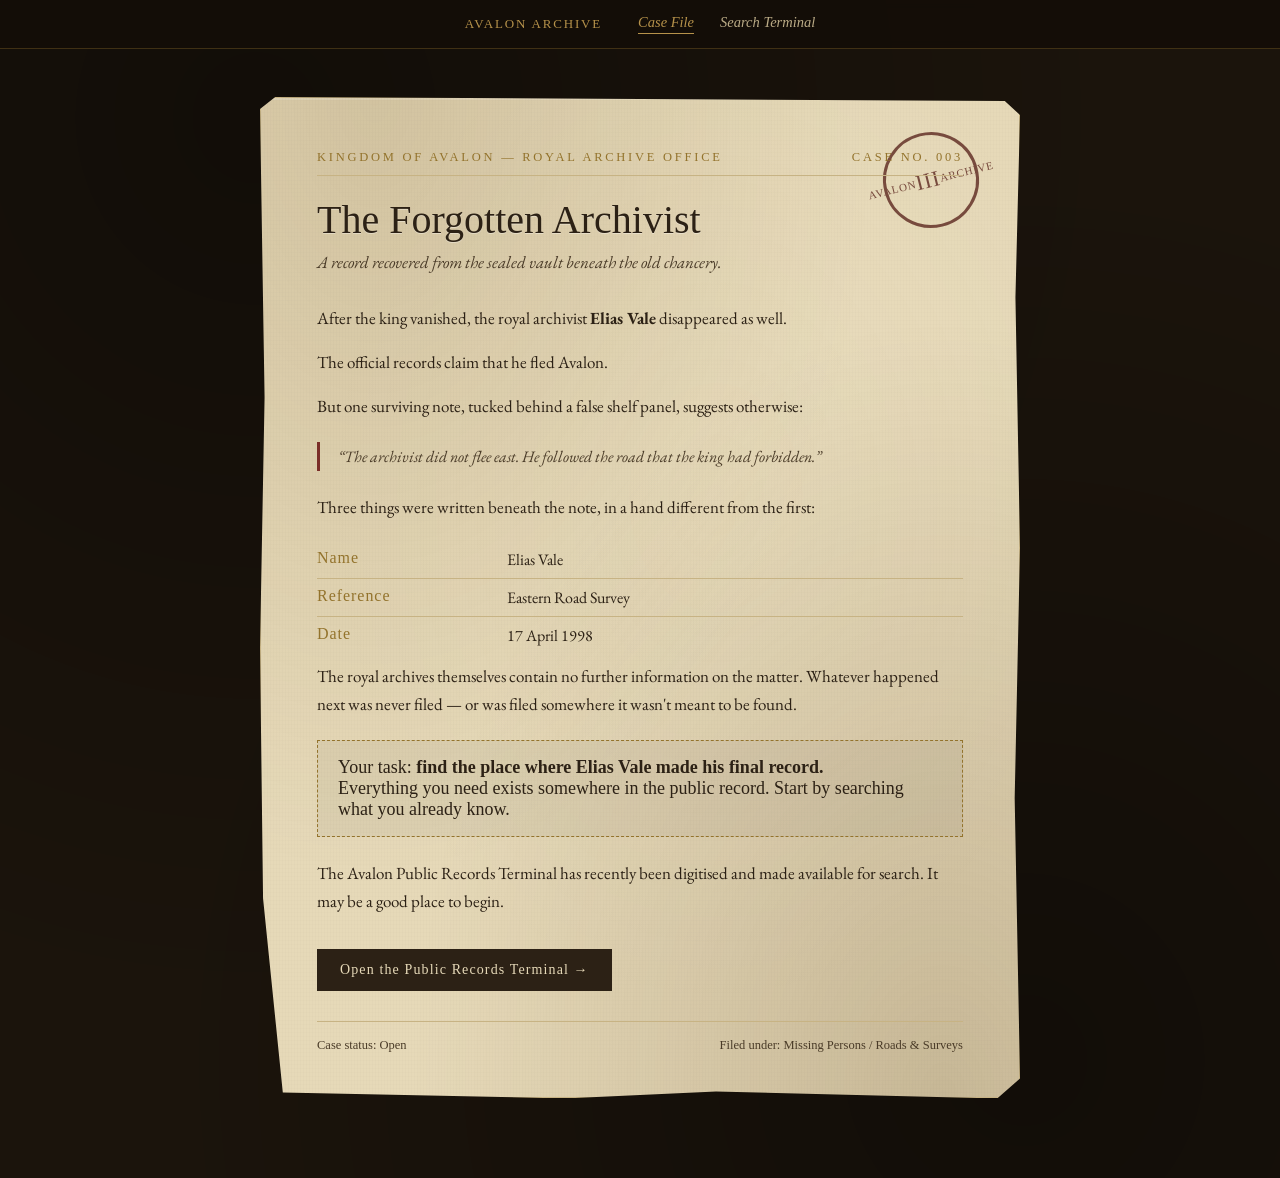
==== index.html @ a9cd8376 "Add files via upload" ====
<!DOCTYPE html>
<html lang="en">
<head>
<meta charset="UTF-8">
<title>Challenge III — The Forgotten Archivist</title>
<meta name="viewport" content="width=device-width, initial-scale=1">
<link rel="stylesheet" href="css/styles.css">
</head>
<body>
<nav class="topnav">
  <span class="brand">AVALON ARCHIVE</span>
  <a href="index.html" class="current">Case File</a>
  <a href="search.html">Search Terminal</a>
</nav>
<div class="desk">
  <div class="doc">
    <div class="stamp"><span>AVALON</span><span class="big">III</span><span>ARCHIVE</span></div>

    <div class="kicker"><span>Kingdom of Avalon &mdash; Royal Archive Office</span><span>Case No. 003</span></div>

    <h1 class="title">The Forgotten Archivist</h1>
    <p class="subtitle">A record recovered from the sealed vault beneath the old chancery.</p>

    <p>After the king vanished, the royal archivist <strong>Elias Vale</strong> disappeared as well.</p>
    <p>The official records claim that he fled Avalon.</p>
    <p>But one surviving note, tucked behind a false shelf panel, suggests otherwise:</p>

    <div class="quote">&ldquo;The archivist did not flee east. He followed the road that the king had forbidden.&rdquo;</div>

    <p>Three things were written beneath the note, in a hand different from the first:</p>

    <table class="field-table">
      <tr><th>Name</th><td>Elias Vale</td></tr>
      <tr><th>Reference</th><td>Eastern Road Survey</td></tr>
      <tr><th>Date</th><td>17 April 1998</td></tr>
    </table>

    <p>The royal archives themselves contain no further information on the matter. Whatever happened next was never filed &mdash; or was filed somewhere it wasn't meant to be found.</p>

    <div class="note-block">
      Your task: <strong>find the place where Elias Vale made his final record.</strong><br>
      Everything you need exists somewhere in the public record. Start by searching what you already know.
    </div>

    <p>The Avalon Public Records Terminal has recently been digitised and made available for search. It may be a good place to begin.</p>

    <a class="cta" href="search.html">Open the Public Records Terminal &rarr;</a>

    <div class="meta-foot">
      <span>Case status: Open</span>
      <span>Filed under: Missing Persons / Roads &amp; Surveys</span>
    </div>
  </div>
</div>
</body>
</html>
---- css/styles.css ----
/* ============================================================
   THE FORGOTTEN ARCHIVIST — shared stylesheet
   Palette: aged parchment, iron-gall ink, faded wax-seal red, tarnished gold
   ============================================================ */

@import url('https://fonts.googleapis.com/css2?family=IM+Fell+English+SC&family=IM+Fell+English:ital@0;1&family=EB+Garamond:ital,wght@0,400;0,600;1,400&display=swap');

:root{
  --parchment:      #e6d9b8;
  --parchment-dark:  #d8c79c;
  --parchment-edge:  #c7b384;
  --ink:             #2c2115;
  --ink-soft:        #4a3b28;
  --wax:             #7a2e28;
  --wax-dark:        #5c1f1b;
  --gold:            #93732c;
  --gold-bright:     #b6924a;
  --shadow:          #14100a;
  --stamp-blue:      #2f4a55;
}

*{ box-sizing: border-box; }

html,body{
  margin:0; padding:0;
  min-height:100vh;
  background:
    radial-gradient(ellipse at 20% 10%, rgba(0,0,0,0.35), transparent 60%),
    radial-gradient(ellipse at 80% 90%, rgba(0,0,0,0.35), transparent 60%),
    #1b140c;
  font-family:'EB Garamond', serif;
  color: var(--ink);
}

/* ---------- persistent top navigation ---------- */
.topnav{
  position: sticky;
  top: 0;
  z-index: 50;
  display:flex;
  align-items:center;
  justify-content:center;
  gap: 26px;
  padding: 14px 20px;
  background: rgba(20, 14, 8, 0.92);
  backdrop-filter: blur(4px);
  border-bottom: 1px solid rgba(147, 115, 44, 0.35);
}
.topnav .brand{
  font-family:'IM Fell English SC', serif;
  letter-spacing: 0.14em;
  font-size: 13px;
  color: var(--gold-bright);
  margin-right: 10px;
  white-space:nowrap;
}
.topnav a{
  font-family:'IM Fell English', serif;
  font-style:italic;
  font-size: 14.5px;
  color: #d8c79c;
  text-decoration:none;
  opacity:0.85;
  border-bottom: 1px solid transparent;
  padding-bottom: 2px;
}
.topnav a:hover{ opacity:1; border-color: var(--gold-bright); }
.topnav a.current{ color: var(--gold-bright); opacity:1; border-color: var(--gold-bright); }

.desk{
  min-height:calc(100vh - 50px);
  display:flex;
  align-items:flex-start;
  justify-content:center;
  padding: 48px 20px 80px;
}

/* ---------- the document card ---------- */
.doc{
  position:relative;
  width:100%;
  max-width: 760px;
  background:
    radial-gradient(ellipse at 15% 0%, rgba(120,95,50,0.18), transparent 55%),
    radial-gradient(ellipse at 90% 100%, rgba(90,65,30,0.22), transparent 55%),
    radial-gradient(ellipse at 60% 40%, rgba(255,250,230,0.08), transparent 60%),
    var(--parchment);
  border: 1px solid var(--parchment-edge);
  box-shadow:
    0 2px 0 rgba(255,255,255,0.15) inset,
    0 30px 60px rgba(0,0,0,0.55),
    0 0 0 8px rgba(0,0,0,0.08);
  padding: 52px 56px 44px;
  clip-path: polygon(
    0% 1.2%, 2% 0%, 98% 0.4%, 100% 1.8%,
    99.4% 20%, 100% 45%, 99.3% 70%, 100% 98%,
    97% 100%, 60% 99.3%, 40% 100%, 3% 99.4%,
    0.4% 80%, 0% 55%, 0.6% 30%
  );
}

.doc::before{
  /* fiber / speckle texture */
  content:"";
  position:absolute; inset:0;
  pointer-events:none;
  opacity:0.5;
  mix-blend-mode:multiply;
  background-image:
    repeating-linear-gradient(90deg, rgba(0,0,0,0.02) 0 1px, transparent 1px 3px),
    repeating-linear-gradient(0deg, rgba(0,0,0,0.015) 0 1px, transparent 1px 4px);
}

.doc > *{ position:relative; z-index:1; }

.kicker{
  font-family:'IM Fell English SC', serif;
  letter-spacing: 0.22em;
  font-size: 12.5px;
  color: var(--gold);
  text-transform:uppercase;
  border-bottom: 1px solid var(--parchment-edge);
  padding-bottom: 10px;
  margin-bottom: 22px;
  display:flex;
  justify-content:space-between;
  align-items:baseline;
}

h1.title{
  font-family:'IM Fell English SC', serif;
  font-weight:400;
  font-size: 40px;
  line-height:1.1;
  margin: 0 0 6px;
  color: var(--ink);
  text-shadow: 0 1px 0 rgba(255,255,255,0.35);
}

.subtitle{
  font-style:italic;
  color: var(--ink-soft);
  margin: 0 0 28px;
  font-size:17px;
}

p{ line-height:1.65; font-size:17px; margin: 0 0 16px; }

.quote{
  font-style:italic;
  border-left: 3px solid var(--wax);
  padding: 4px 0 4px 18px;
  margin: 22px 0;
  color: var(--ink-soft);
}

.field-table{
  width:100%;
  border-collapse:collapse;
  margin: 20px 0 8px;
  font-size:16px;
}
.field-table th{
  text-align:left;
  font-family:'IM Fell English SC', serif;
  font-weight:400;
  letter-spacing:0.06em;
  color: var(--gold);
  padding: 8px 10px 8px 0;
  border-bottom: 1px solid var(--parchment-edge);
  white-space:nowrap;
  vertical-align:top;
  width: 190px;
}
.field-table td{
  padding: 8px 0;
  border-bottom: 1px solid var(--parchment-edge);
}
.field-table tr:last-child th,
.field-table tr:last-child td{ border-bottom:none; }

.note-block{
  background: rgba(0,0,0,0.045);
  border: 1px dashed var(--gold);
  padding: 16px 20px;
  margin: 22px 0;
  font-family:'IM Fell English', serif;
  font-size:18px;
  color: var(--ink);
}

.stamp{
  position:absolute;
  top: 34px; right: 40px;
  width: 96px; height:96px;
  border-radius:50%;
  border: 3px solid var(--wax-dark);
  display:flex; align-items:center; justify-content:center;
  text-align:center;
  color: var(--wax-dark);
  font-family:'IM Fell English SC', serif;
  font-size:11px;
  letter-spacing:0.08em;
  transform: rotate(-14deg);
  opacity:0.75;
  mix-blend-mode:multiply;
}
.stamp span{ display:block; }
.stamp .big{ font-size:22px; margin:2px 0; }

.archived-stamp{
  display: table;
  margin: 30px auto 4px;
  transform: rotate(-6deg);
  font-family:'IM Fell English SC', serif;
  font-size: 26px;
  letter-spacing: 0.3em;
  color: var(--wax);
  border: 3px solid var(--wax);
  padding: 4px 22px;
  opacity:0.5;
  mix-blend-mode:multiply;
  pointer-events:none;
  text-align:center;
}

.cta{
  display:inline-block;
  margin-top: 18px;
  padding: 12px 22px;
  background: var(--ink);
  color: var(--parchment);
  text-decoration:none;
  font-family:'IM Fell English SC', serif;
  letter-spacing:0.08em;
  font-size:14px;
  border: 1px solid var(--ink);
  transition: all .15s ease;
}
.cta:hover{ background: var(--wax); border-color: var(--wax); }

.linklist a{
  color: var(--wax);
  text-decoration:none;
  border-bottom: 1px solid rgba(122,46,40,0.4);
}
.linklist a:hover{ border-color: var(--wax); }

.meta-foot{
  margin-top: 30px;
  padding-top: 16px;
  border-top: 1px solid var(--parchment-edge);
  font-size: 12.5px;
  color: var(--ink-soft);
  display:flex;
  justify-content:space-between;
  font-family:'IM Fell English', serif;
}

.photo-frame{
  margin: 22px 0;
  padding: 10px;
  background: #efe6cc;
  border: 1px solid var(--parchment-edge);
  box-shadow: 0 8px 18px rgba(0,0,0,0.35);
  display:inline-block;
}
.photo-frame img{
  display:block;
  max-width: 100%;
  filter: sepia(0.15) contrast(1.02);
}
.photo-caption{
  font-size: 13px;
  font-style: italic;
  color: var(--ink-soft);
  margin-top:8px;
  text-align:center;
}

.flag-box{
  font-family: monospace;
  background: var(--ink);
  color: #d8c79c;
  padding: 14px 18px;
  letter-spacing: 0.03em;
  font-size:16px;
  margin: 18px 0;
  border: 1px solid #000;
}

code{
  background: rgba(0,0,0,0.06);
  padding: 1px 6px;
  border-radius:2px;
  font-size: 0.92em;
}

/* ---------- search terminal ---------- */
.terminal{
  max-width: 700px;
  width:100%;
  margin: 0 auto;
}
.search-shell{
  background: #f1ead4;
  border: 1px solid var(--parchment-edge);
  box-shadow: 0 20px 45px rgba(0,0,0,0.5);
  padding: 30px 34px 20px;
}
.search-title{
  font-family:'IM Fell English SC', serif;
  font-size: 26px;
  text-align:center;
  color: var(--ink);
  margin-bottom: 4px;
}
.search-sub{
  text-align:center;
  font-style:italic;
  color: var(--ink-soft);
  font-size: 14px;
  margin-bottom: 22px;
}
.search-row{
  display:flex;
  gap:10px;
}
#q{
  flex:1;
  font-family:'EB Garamond', serif;
  font-size: 17px;
  padding: 12px 14px;
  border: 1px solid var(--ink-soft);
  background: #fbf6e6;
  color: var(--ink);
}
#q:focus{ outline: 2px solid var(--gold); }
#go{
  font-family:'IM Fell English SC', serif;
  letter-spacing:0.06em;
  background: var(--ink);
  color: var(--parchment);
  border: 1px solid var(--ink);
  padding: 0 22px;
  cursor:pointer;
}
#go:hover{ background: var(--wax); }

.results{ margin-top: 26px; padding-bottom: 10px; }
.result{
  padding: 14px 0;
  border-bottom: 1px solid rgba(0,0,0,0.1);
}
.result:last-child{ border-bottom:none; }
.result-url{
  font-size: 12.5px;
  color: #3f6b3f;
  font-family: monospace;
}
.result-title{
  font-family:'IM Fell English', serif;
  font-style:italic;
  font-size: 19px;
  margin: 2px 0 4px;
}
.result-title a{ color: var(--stamp-blue); text-decoration:none; }
.result-title a:hover{ text-decoration:underline; }
.result-snip{ font-size: 14.5px; color: var(--ink-soft); }
.result-count{
  font-size: 12.5px;
  color: var(--ink-soft);
  margin-top: 18px;
  border-top: 1px dashed var(--parchment-edge);
  padding-top: 10px;
}
.dead-note{ font-size:13px; color: var(--wax); font-style:italic; }

a.back{
  display:inline-block; margin-top: 24px;
  font-family:'IM Fell English SC', serif;
  font-size: 13px;
  letter-spacing:0.06em;
  color: var(--ink-soft);
  text-decoration:none;
}
a.back:hover{ color: var(--wax); }

@media (max-width: 640px){
  .doc{ padding: 34px 24px 30px; }
  h1.title{ font-size: 30px; }
  .stamp{ width:74px; height:74px; top:20px; right:20px; font-size:9px; }
  .stamp .big{ font-size:17px; }
}
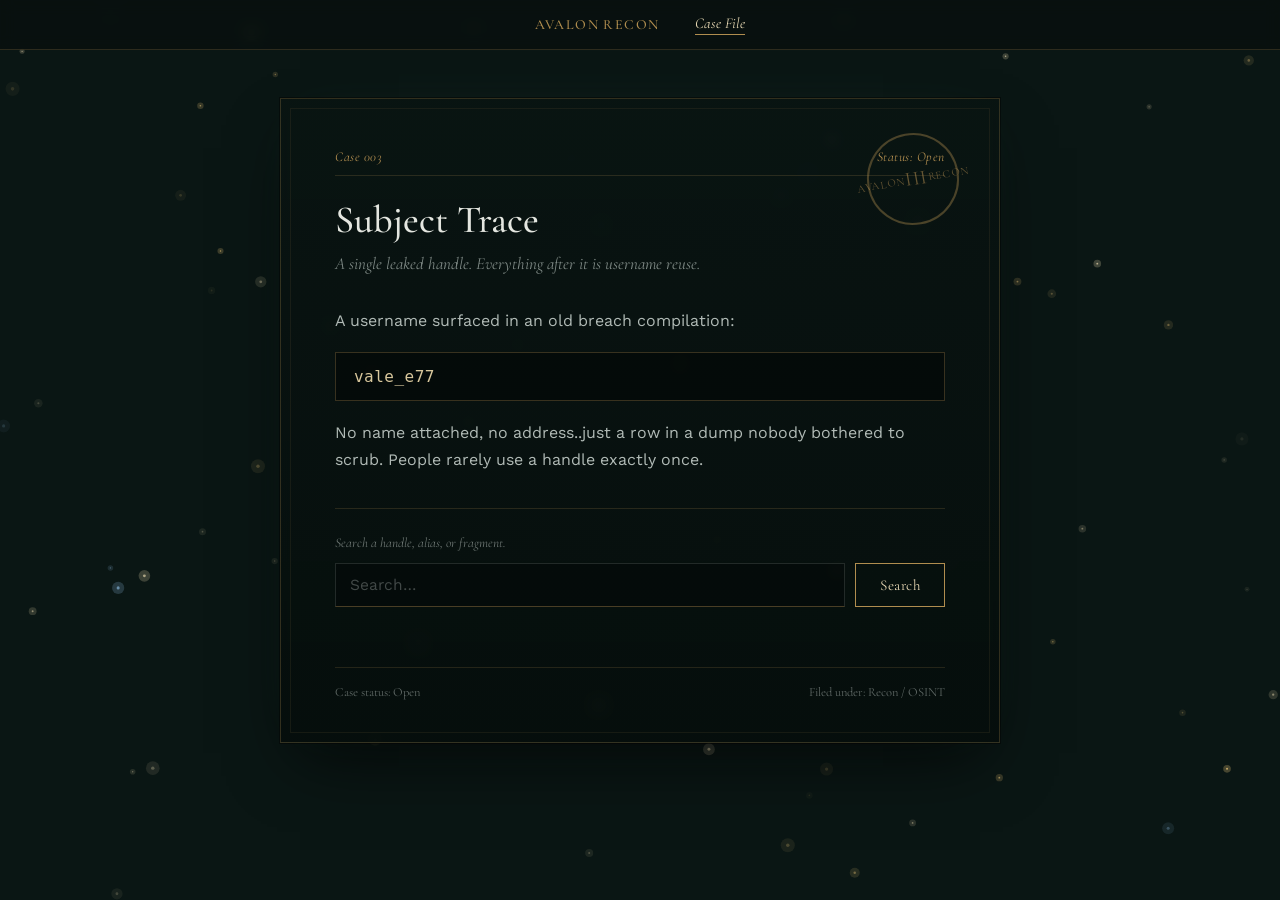
==== commit f34ed3e2: "final ig" ====
--- a/index.html
+++ b/index.html
@@ -2,55 +2,49 @@
 <html lang="en">
 <head>
 <meta charset="UTF-8">
-<title>Challenge III — The Forgotten Archivist</title>
+<title>Case 003 — Subject Trace</title>
 <meta name="viewport" content="width=device-width, initial-scale=1">
 <link rel="stylesheet" href="css/styles.css">
 </head>
 <body>
+<div class="scene-bg"></div>
+<div class="mist"></div>
+<canvas id="fireflies"></canvas>
 <nav class="topnav">
-  <span class="brand">AVALON ARCHIVE</span>
+  <span class="brand">AVALON RECON</span>
   <a href="index.html" class="current">Case File</a>
-  <a href="search.html">Search Terminal</a>
 </nav>
 <div class="desk">
   <div class="doc">
-    <div class="stamp"><span>AVALON</span><span class="big">III</span><span>ARCHIVE</span></div>
+    <div class="stamp"><span>AVALON</span><span class="big">III</span><span>RECON</span></div>
 
-    <div class="kicker"><span>Kingdom of Avalon &mdash; Royal Archive Office</span><span>Case No. 003</span></div>
+    <div class="kicker"><span>Case 003</span><span>Status: Open</span></div>
 
-    <h1 class="title">The Forgotten Archivist</h1>
-    <p class="subtitle">A record recovered from the sealed vault beneath the old chancery.</p>
+    <h1 class="title">Subject Trace</h1>
+    <p class="subtitle">A single leaked handle. Everything after it is username reuse.</p>
 
-    <p>After the king vanished, the royal archivist <strong>Elias Vale</strong> disappeared as well.</p>
-    <p>The official records claim that he fled Avalon.</p>
-    <p>But one surviving note, tucked behind a false shelf panel, suggests otherwise:</p>
+    <p>A username surfaced in an old breach compilation:</p>
 
-    <div class="quote">&ldquo;The archivist did not flee east. He followed the road that the king had forbidden.&rdquo;</div>
+    <div class="flag-box">vale_e77</div>
 
-    <p>Three things were written beneath the note, in a hand different from the first:</p>
+    <p>No name attached, no address..just a row in a dump nobody bothered to scrub. People rarely use a handle exactly once.</p>
 
-    <table class="field-table">
-      <tr><th>Name</th><td>Elias Vale</td></tr>
-      <tr><th>Reference</th><td>Eastern Road Survey</td></tr>
-      <tr><th>Date</th><td>17 April 1998</td></tr>
-    </table>
-
-    <p>The royal archives themselves contain no further information on the matter. Whatever happened next was never filed &mdash; or was filed somewhere it wasn't meant to be found.</p>
-
-    <div class="note-block">
-      Your task: <strong>find the place where Elias Vale made his final record.</strong><br>
-      Everything you need exists somewhere in the public record. Start by searching what you already know.
+    <div class="search-embed">
+      <div class="search-label">Search a handle, alias, or fragment.</div>
+      <div class="search-row">
+        <input id="q" type="text" placeholder="Search…" autocomplete="off">
+        <button id="go">Search</button>
+      </div>
+      <div class="results" id="results"></div>
     </div>
-
-    <p>The Avalon Public Records Terminal has recently been digitised and made available for search. It may be a good place to begin.</p>
-
-    <a class="cta" href="search.html">Open the Public Records Terminal &rarr;</a>
 
     <div class="meta-foot">
       <span>Case status: Open</span>
-      <span>Filed under: Missing Persons / Roads &amp; Surveys</span>
+      <span>Filed under: Recon / OSINT</span>
     </div>
   </div>
 </div>
+<script src="js/search.js"></script>
+<script src="js/fireflies.js"></script>
 </body>
 </html>
--- a/css/styles.css
+++ b/css/styles.css
@@ -1,22 +1,17 @@
 /* ============================================================
-   THE FORGOTTEN ARCHIVIST — shared stylesheet
-   Palette: aged parchment, iron-gall ink, faded wax-seal red, tarnished gold
+   AVALON ARCHIVE — shared stylesheet
+   One world throughout: the mist, the water, brass and ember light.
    ============================================================ */
 
-@import url('https://fonts.googleapis.com/css2?family=IM+Fell+English+SC&family=IM+Fell+English:ital@0;1&family=EB+Garamond:ital,wght@0,400;0,600;1,400&display=swap');
+@import url('https://fonts.googleapis.com/css2?family=Cormorant+Garamond:ital,wght@0,500;0,600;1,400&family=Work+Sans:wght@400;500;600&display=swap');
 
 :root{
-  --parchment:      #e6d9b8;
-  --parchment-dark:  #d8c79c;
-  --parchment-edge:  #c7b384;
-  --ink:             #2c2115;
-  --ink-soft:        #4a3b28;
-  --wax:             #7a2e28;
-  --wax-dark:        #5c1f1b;
-  --gold:            #93732c;
-  --gold-bright:     #b6924a;
-  --shadow:          #14100a;
-  --stamp-blue:      #2f4a55;
+  --void:        #0a1614;
+  --deep-water:  #10241f;
+  --verdigris:   #3c6e5e;
+  --moonlight:   #cfd8d3;
+  --brass:       #b08d4f;
+  --ember:       #7a2e2e;
 }
 
 *{ box-sizing: border-box; }
@@ -24,371 +19,292 @@
 html,body{
   margin:0; padding:0;
   min-height:100vh;
-  background:
-    radial-gradient(ellipse at 20% 10%, rgba(0,0,0,0.35), transparent 60%),
-    radial-gradient(ellipse at 80% 90%, rgba(0,0,0,0.35), transparent 60%),
-    #1b140c;
-  font-family:'EB Garamond', serif;
-  color: var(--ink);
+  background: var(--void);
+  font-family:'Work Sans', sans-serif;
+  color: var(--moonlight);
+}
+
+/* ---------- the misty scene, sits behind everything on every page ---------- */
+.scene-bg{
+  position:fixed; inset:0; z-index:-2;
+  background-image:
+    linear-gradient(180deg, rgba(6,10,9,0.74) 0%, rgba(6,10,9,0.5) 40%, rgba(6,10,9,0.86) 100%),
+    url('../avalon_bg.png');
+  background-size:cover;
+  background-position:center;
+  background-attachment:fixed;
+}
+.mist{
+  position:fixed; inset:-10%; z-index:-1;
+  background-image:
+    radial-gradient(ellipse 60% 30% at 30% 60%, rgba(207,216,211,0.055), transparent 70%),
+    radial-gradient(ellipse 50% 25% at 75% 40%, rgba(207,216,211,0.045), transparent 70%);
+  animation: drift 44s ease-in-out infinite alternate;
+  pointer-events:none;
+}
+@keyframes drift{
+  from{ transform: translateX(-2%) translateY(0); }
+  to{ transform: translateX(2%) translateY(-1%); }
+}
+@media (prefers-reduced-motion: reduce){ .mist{ animation:none; } }
+
+#fireflies{
+  position:fixed; inset:0; z-index:0;
+  width:100%; height:100%;
+  pointer-events:none;
 }
 
 /* ---------- persistent top navigation ---------- */
 .topnav{
-  position: sticky;
-  top: 0;
-  z-index: 50;
-  display:flex;
-  align-items:center;
-  justify-content:center;
-  gap: 26px;
+  position: sticky; top: 0; z-index: 50;
+  display:flex; align-items:center; justify-content:center; gap: 26px;
   padding: 14px 20px;
-  background: rgba(20, 14, 8, 0.92);
-  backdrop-filter: blur(4px);
-  border-bottom: 1px solid rgba(147, 115, 44, 0.35);
+  background: rgba(8,14,12,0.55);
+  backdrop-filter: blur(8px);
+  border-bottom: 1px solid rgba(176,141,79,0.22);
 }
 .topnav .brand{
-  font-family:'IM Fell English SC', serif;
-  letter-spacing: 0.14em;
-  font-size: 13px;
-  color: var(--gold-bright);
-  margin-right: 10px;
-  white-space:nowrap;
+  font-family:'Cormorant Garamond', serif;
+  font-weight:500; letter-spacing: 0.1em; font-size: 14px;
+  color: var(--brass); margin-right: 10px; white-space:nowrap;
 }
 .topnav a{
-  font-family:'IM Fell English', serif;
-  font-style:italic;
-  font-size: 14.5px;
-  color: #d8c79c;
-  text-decoration:none;
-  opacity:0.85;
-  border-bottom: 1px solid transparent;
-  padding-bottom: 2px;
-}
-.topnav a:hover{ opacity:1; border-color: var(--gold-bright); }
-.topnav a.current{ color: var(--gold-bright); opacity:1; border-color: var(--gold-bright); }
+  font-family:'Cormorant Garamond', serif; font-style:italic; font-size: 15px;
+  color: rgba(207,216,211,0.75); text-decoration:none;
+  border-bottom: 1px solid transparent; padding-bottom: 2px;
+}
+.topnav a:hover{ color: #e8d9b5; border-color: var(--brass); }
+.topnav a.current{ color: #e8d9b5; border-color: var(--brass); }
 
 .desk{
   min-height:calc(100vh - 50px);
-  display:flex;
-  align-items:flex-start;
-  justify-content:center;
+  display:flex; align-items:flex-start; justify-content:center;
   padding: 48px 20px 80px;
+  position:relative; z-index:1;
 }
 
 /* ---------- the document card ---------- */
 .doc{
-  position:relative;
-  width:100%;
-  max-width: 760px;
-  background:
-    radial-gradient(ellipse at 15% 0%, rgba(120,95,50,0.18), transparent 55%),
-    radial-gradient(ellipse at 90% 100%, rgba(90,65,30,0.22), transparent 55%),
-    radial-gradient(ellipse at 60% 40%, rgba(255,250,230,0.08), transparent 60%),
-    var(--parchment);
-  border: 1px solid var(--parchment-edge);
+  position:relative; width:100%; max-width: 720px;
+  background: linear-gradient(180deg, rgba(9,20,18,0.86), rgba(6,14,12,0.92));
+  backdrop-filter: blur(6px);
+  border: 1px solid rgba(176,141,79,0.26);
   box-shadow:
-    0 2px 0 rgba(255,255,255,0.15) inset,
-    0 30px 60px rgba(0,0,0,0.55),
-    0 0 0 8px rgba(0,0,0,0.08);
-  padding: 52px 56px 44px;
-  clip-path: polygon(
-    0% 1.2%, 2% 0%, 98% 0.4%, 100% 1.8%,
-    99.4% 20%, 100% 45%, 99.3% 70%, 100% 98%,
-    97% 100%, 60% 99.3%, 40% 100%, 3% 99.4%,
-    0.4% 80%, 0% 55%, 0.6% 30%
-  );
-}
-
+    0 0 0 1px rgba(0,0,0,0.4),
+    0 30px 65px -20px rgba(0,0,0,0.75),
+    0 0 50px -20px rgba(60,110,94,0.2);
+  padding: 50px 54px 42px;
+}
 .doc::before{
-  /* fiber / speckle texture */
-  content:"";
-  position:absolute; inset:0;
+  content:""; position:absolute; inset:9px;
+  border:1px solid rgba(176,141,79,0.1);
   pointer-events:none;
-  opacity:0.5;
-  mix-blend-mode:multiply;
-  background-image:
-    repeating-linear-gradient(90deg, rgba(0,0,0,0.02) 0 1px, transparent 1px 3px),
-    repeating-linear-gradient(0deg, rgba(0,0,0,0.015) 0 1px, transparent 1px 4px);
-}
-
+}
 .doc > *{ position:relative; z-index:1; }
 
 .kicker{
-  font-family:'IM Fell English SC', serif;
-  letter-spacing: 0.22em;
-  font-size: 12.5px;
-  color: var(--gold);
-  text-transform:uppercase;
-  border-bottom: 1px solid var(--parchment-edge);
-  padding-bottom: 10px;
-  margin-bottom: 22px;
-  display:flex;
-  justify-content:space-between;
-  align-items:baseline;
+  font-family:'Cormorant Garamond', serif; font-style:italic;
+  letter-spacing: 0.04em; font-size: 13.5px;
+  color: var(--brass);
+  border-bottom: 1px solid rgba(176,141,79,0.2);
+  padding-bottom: 10px; margin-bottom: 22px;
+  display:flex; justify-content:space-between; align-items:baseline;
 }
 
 h1.title{
-  font-family:'IM Fell English SC', serif;
-  font-weight:400;
-  font-size: 40px;
-  line-height:1.1;
-  margin: 0 0 6px;
-  color: var(--ink);
-  text-shadow: 0 1px 0 rgba(255,255,255,0.35);
+  font-family:'Cormorant Garamond', serif; font-weight:500;
+  font-size: 2.4rem; line-height:1.15; margin: 0 0 8px;
+  color: #e4e6e0;
 }
 
 .subtitle{
-  font-style:italic;
-  color: var(--ink-soft);
-  margin: 0 0 28px;
-  font-size:17px;
-}
-
-p{ line-height:1.65; font-size:17px; margin: 0 0 16px; }
+  font-family:'Cormorant Garamond', serif; font-style:italic;
+  color: rgba(207,216,211,0.6); margin: 0 0 28px; font-size:17px;
+}
+
+p{ line-height:1.7; font-size:16px; margin: 0 0 16px; color: rgba(207,216,211,0.85); }
 
 .quote{
-  font-style:italic;
-  border-left: 3px solid var(--wax);
-  padding: 4px 0 4px 18px;
-  margin: 22px 0;
-  color: var(--ink-soft);
-}
-
-.field-table{
-  width:100%;
-  border-collapse:collapse;
-  margin: 20px 0 8px;
-  font-size:16px;
-}
+  font-family:'Cormorant Garamond', serif; font-style:italic; font-size:18px;
+  border-left: 2px solid var(--brass);
+  padding: 4px 0 4px 18px; margin: 22px 0;
+  color: rgba(207,216,211,0.75);
+}
+
+.field-table{ width:100%; border-collapse:collapse; margin: 20px 0 8px; font-size:15.5px; }
 .field-table th{
-  text-align:left;
-  font-family:'IM Fell English SC', serif;
-  font-weight:400;
-  letter-spacing:0.06em;
-  color: var(--gold);
-  padding: 8px 10px 8px 0;
-  border-bottom: 1px solid var(--parchment-edge);
-  white-space:nowrap;
-  vertical-align:top;
-  width: 190px;
-}
-.field-table td{
-  padding: 8px 0;
-  border-bottom: 1px solid var(--parchment-edge);
-}
-.field-table tr:last-child th,
-.field-table tr:last-child td{ border-bottom:none; }
+  text-align:left; font-family:'Cormorant Garamond', serif; font-weight:500;
+  letter-spacing:0.02em; color: var(--brass);
+  padding: 9px 10px 9px 0; border-bottom: 1px solid rgba(176,141,79,0.18);
+  white-space:nowrap; vertical-align:top; width: 190px;
+}
+.field-table td{ padding: 9px 0; border-bottom: 1px solid rgba(176,141,79,0.18); color: rgba(207,216,211,0.85); }
+.field-table tr:last-child th, .field-table tr:last-child td{ border-bottom:none; }
 
 .note-block{
-  background: rgba(0,0,0,0.045);
-  border: 1px dashed var(--gold);
-  padding: 16px 20px;
-  margin: 22px 0;
-  font-family:'IM Fell English', serif;
-  font-size:18px;
-  color: var(--ink);
+  background: rgba(0,0,0,0.25);
+  border: 1px solid rgba(176,141,79,0.3);
+  padding: 18px 22px; margin: 22px 0;
+  font-size:16px; color: rgba(207,216,211,0.9);
 }
 
 .stamp{
-  position:absolute;
-  top: 34px; right: 40px;
-  width: 96px; height:96px;
-  border-radius:50%;
-  border: 3px solid var(--wax-dark);
-  display:flex; align-items:center; justify-content:center;
-  text-align:center;
-  color: var(--wax-dark);
-  font-family:'IM Fell English SC', serif;
-  font-size:11px;
-  letter-spacing:0.08em;
-  transform: rotate(-14deg);
-  opacity:0.75;
-  mix-blend-mode:multiply;
+  position:absolute; top: 34px; right: 40px; width: 92px; height:92px;
+  border-radius:50%; border: 2px solid rgba(176,141,79,0.4);
+  display:flex; align-items:center; justify-content:center; text-align:center;
+  color: rgba(176,141,79,0.55);
+  font-family:'Cormorant Garamond', serif; font-size:11px; letter-spacing:0.08em;
+  transform: rotate(-10deg);
 }
 .stamp span{ display:block; }
-.stamp .big{ font-size:22px; margin:2px 0; }
+.stamp .big{ font-size:20px; margin:2px 0; }
 
 .archived-stamp{
-  display: table;
-  margin: 30px auto 4px;
-  transform: rotate(-6deg);
-  font-family:'IM Fell English SC', serif;
-  font-size: 26px;
-  letter-spacing: 0.3em;
-  color: var(--wax);
-  border: 3px solid var(--wax);
-  padding: 4px 22px;
-  opacity:0.5;
-  mix-blend-mode:multiply;
-  pointer-events:none;
-  text-align:center;
+  display: table; margin: 30px auto 4px; transform: rotate(-4deg);
+  font-family:'Cormorant Garamond', serif; font-size: 24px; letter-spacing: 0.24em;
+  color: var(--ember); border: 2px solid var(--ember);
+  padding: 4px 22px; opacity:0.75; text-align:center;
 }
 
 .cta{
-  display:inline-block;
-  margin-top: 18px;
-  padding: 12px 22px;
-  background: var(--ink);
-  color: var(--parchment);
-  text-decoration:none;
-  font-family:'IM Fell English SC', serif;
-  letter-spacing:0.08em;
-  font-size:14px;
-  border: 1px solid var(--ink);
-  transition: all .15s ease;
-}
-.cta:hover{ background: var(--wax); border-color: var(--wax); }
-
-.linklist a{
-  color: var(--wax);
-  text-decoration:none;
-  border-bottom: 1px solid rgba(122,46,40,0.4);
-}
-.linklist a:hover{ border-color: var(--wax); }
+  display:inline-block; margin-top: 18px; padding: 12px 24px;
+  background: transparent; color: #e8d9b5; text-decoration:none;
+  font-family:'Cormorant Garamond', serif; letter-spacing:0.02em; font-size:16px;
+  border: 1px solid var(--brass); transition: all .2s ease;
+}
+.cta:hover{ background: rgba(176,141,79,0.12); box-shadow: 0 0 24px -6px rgba(176,141,79,0.5); }
+
+.linklist a{ color: #d8c79c; text-decoration:none; border-bottom: 1px solid rgba(176,141,79,0.4); }
+.linklist a:hover{ border-color: var(--brass); }
 
 .meta-foot{
-  margin-top: 30px;
-  padding-top: 16px;
-  border-top: 1px solid var(--parchment-edge);
-  font-size: 12.5px;
-  color: var(--ink-soft);
-  display:flex;
-  justify-content:space-between;
-  font-family:'IM Fell English', serif;
+  margin-top: 30px; padding-top: 16px; border-top: 1px solid rgba(176,141,79,0.18);
+  font-size: 12.5px; color: rgba(207,216,211,0.45);
+  display:flex; justify-content:space-between;
+  font-family:'Cormorant Garamond', serif;
 }
 
 .photo-frame{
-  margin: 22px 0;
-  padding: 10px;
-  background: #efe6cc;
-  border: 1px solid var(--parchment-edge);
-  box-shadow: 0 8px 18px rgba(0,0,0,0.35);
-  display:inline-block;
-}
-.photo-frame img{
-  display:block;
-  max-width: 100%;
-  filter: sepia(0.15) contrast(1.02);
-}
+  margin: 22px 0; padding: 10px;
+  background: rgba(0,0,0,0.3); border: 1px solid rgba(176,141,79,0.25);
+  box-shadow: 0 8px 22px rgba(0,0,0,0.5); display:inline-block;
+}
+.photo-frame img{ display:block; max-width: 100%; filter: sepia(0.1) contrast(1.03) brightness(0.96); }
 .photo-caption{
-  font-size: 13px;
-  font-style: italic;
-  color: var(--ink-soft);
-  margin-top:8px;
-  text-align:center;
+  font-size: 13px; font-style: italic; font-family:'Cormorant Garamond', serif;
+  color: rgba(207,216,211,0.5); margin-top:8px; text-align:center;
 }
 
 .flag-box{
-  font-family: monospace;
-  background: var(--ink);
-  color: #d8c79c;
-  padding: 14px 18px;
-  letter-spacing: 0.03em;
-  font-size:16px;
-  margin: 18px 0;
-  border: 1px solid #000;
-}
-
-code{
-  background: rgba(0,0,0,0.06);
-  padding: 1px 6px;
-  border-radius:2px;
-  font-size: 0.92em;
-}
+  font-family: monospace; background: rgba(0,0,0,0.4); color: #d8c79c;
+  padding: 14px 18px; letter-spacing: 0.03em; font-size:16px;
+  margin: 18px 0; border: 1px solid rgba(176,141,79,0.3);
+}
+
+code{ background: rgba(255,255,255,0.06); padding: 1px 6px; border-radius:2px; font-size: 0.92em; }
 
 /* ---------- search terminal ---------- */
-.terminal{
-  max-width: 700px;
-  width:100%;
-  margin: 0 auto;
-}
+.terminal{ max-width: 660px; width:100%; margin: 0 auto; position:relative; z-index:1; }
 .search-shell{
-  background: #f1ead4;
-  border: 1px solid var(--parchment-edge);
-  box-shadow: 0 20px 45px rgba(0,0,0,0.5);
+  background: linear-gradient(180deg, rgba(9,20,18,0.86), rgba(6,14,12,0.92));
+  backdrop-filter: blur(6px);
+  border: 1px solid rgba(176,141,79,0.26);
+  box-shadow: 0 25px 55px -15px rgba(0,0,0,0.7);
   padding: 30px 34px 20px;
 }
 .search-title{
-  font-family:'IM Fell English SC', serif;
-  font-size: 26px;
-  text-align:center;
-  color: var(--ink);
-  margin-bottom: 4px;
+  font-family:'Cormorant Garamond', serif; font-weight:500; font-size: 26px;
+  text-align:center; color: #e4e6e0; margin-bottom: 4px;
 }
 .search-sub{
-  text-align:center;
-  font-style:italic;
-  color: var(--ink-soft);
-  font-size: 14px;
-  margin-bottom: 22px;
-}
-.search-row{
-  display:flex;
-  gap:10px;
-}
+  text-align:center; font-family:'Cormorant Garamond', serif; font-style:italic;
+  color: rgba(207,216,211,0.55); font-size: 14px; margin-bottom: 22px;
+}
+.search-row{ display:flex; gap:10px; }
 #q{
-  flex:1;
-  font-family:'EB Garamond', serif;
-  font-size: 17px;
-  padding: 12px 14px;
-  border: 1px solid var(--ink-soft);
-  background: #fbf6e6;
-  color: var(--ink);
-}
-#q:focus{ outline: 2px solid var(--gold); }
+  flex:1; font-family:'Work Sans', sans-serif; font-size: 15.5px;
+  padding: 12px 14px; border: 1px solid rgba(207,216,211,0.15);
+  border-bottom: 1px solid rgba(176,141,79,0.4);
+  background: rgba(0,0,0,0.28); color: var(--moonlight);
+}
+#q::placeholder{ color: rgba(207,216,211,0.3); }
+#q:focus{ outline:none; border-color: var(--brass); box-shadow: 0 0 0 1px rgba(176,141,79,0.15), 0 0 18px -4px rgba(176,141,79,0.35); }
 #go{
-  font-family:'IM Fell English SC', serif;
-  letter-spacing:0.06em;
-  background: var(--ink);
-  color: var(--parchment);
-  border: 1px solid var(--ink);
-  padding: 0 22px;
-  cursor:pointer;
-}
-#go:hover{ background: var(--wax); }
+  font-family:'Cormorant Garamond', serif; letter-spacing:0.03em; font-size:15px;
+  background: transparent; color: #e8d9b5; border: 1px solid var(--brass);
+  padding: 0 24px; cursor:pointer; transition: all .2s ease;
+}
+#go:hover{ background: rgba(176,141,79,0.12); }
 
 .results{ margin-top: 26px; padding-bottom: 10px; }
-.result{
-  padding: 14px 0;
-  border-bottom: 1px solid rgba(0,0,0,0.1);
-}
+.result{ padding: 14px 0; border-bottom: 1px solid rgba(176,141,79,0.12); }
 .result:last-child{ border-bottom:none; }
-.result-url{
-  font-size: 12.5px;
-  color: #3f6b3f;
-  font-family: monospace;
-}
-.result-title{
-  font-family:'IM Fell English', serif;
-  font-style:italic;
-  font-size: 19px;
-  margin: 2px 0 4px;
-}
-.result-title a{ color: var(--stamp-blue); text-decoration:none; }
+.result-url{ font-size: 12.5px; color: var(--verdigris); filter:brightness(1.5); font-family: monospace; }
+.result-title{ font-family:'Cormorant Garamond', serif; font-style:italic; font-size: 19px; margin: 2px 0 4px; }
+.result-title a{ color: #d8c79c; text-decoration:none; }
 .result-title a:hover{ text-decoration:underline; }
-.result-snip{ font-size: 14.5px; color: var(--ink-soft); }
+.result-snip{ font-size: 14px; color: rgba(207,216,211,0.6); }
 .result-count{
-  font-size: 12.5px;
-  color: var(--ink-soft);
-  margin-top: 18px;
-  border-top: 1px dashed var(--parchment-edge);
-  padding-top: 10px;
-}
-.dead-note{ font-size:13px; color: var(--wax); font-style:italic; }
+  font-size: 12.5px; color: rgba(207,216,211,0.45); margin-top: 18px;
+  border-top: 1px dashed rgba(176,141,79,0.18); padding-top: 10px;
+}
+.dead-note{ font-size:13px; color: var(--ember); font-style:italic; }
+
+.result.restricted .result-url{ color: var(--ember); filter:none; }
+.result.restricted .result-title a{ color: #c98a7f; }
+.result.restricted .result-snip{ font-style: italic; }
 
 a.back{
   display:inline-block; margin-top: 24px;
-  font-family:'IM Fell English SC', serif;
-  font-size: 13px;
-  letter-spacing:0.06em;
-  color: var(--ink-soft);
-  text-decoration:none;
-}
-a.back:hover{ color: var(--wax); }
+  font-family:'Cormorant Garamond', serif; font-style:italic; font-size: 14px;
+  color: rgba(207,216,211,0.5); text-decoration:none;
+}
+a.back:hover{ color: var(--brass); }
 
 @media (max-width: 640px){
   .doc{ padding: 34px 24px 30px; }
   h1.title{ font-size: 30px; }
-  .stamp{ width:74px; height:74px; top:20px; right:20px; font-size:9px; }
-  .stamp .big{ font-size:17px; }
-}
+  .stamp{ width:70px; height:70px; top:20px; right:20px; font-size:9px; }
+  .stamp .big{ font-size:16px; }
+}
+
+/* ---------- embedded search widget, used on every page ---------- */
+.search-embed{
+  margin-top: 34px;
+  padding-top: 26px;
+  border-top: 1px solid rgba(176,141,79,0.2);
+}
+.search-embed .search-label{
+  font-family:'Cormorant Garamond', serif;
+  font-style: italic;
+  font-size: 13.5px;
+  color: rgba(207,216,211,0.5);
+  margin-bottom: 12px;
+}
+.search-embed .search-row{ display:flex; gap:10px; }
+.search-embed .results{ margin-top: 20px; }
+
+.avatar-frame{
+  width: 84px; height: 84px;
+  border-radius: 50%;
+  overflow: hidden;
+  border: 2px solid rgba(176,141,79,0.4);
+  box-shadow: 0 0 24px -6px rgba(60,110,94,0.4);
+  flex-shrink: 0;
+}
+.avatar-frame img{ width:100%; height:100%; object-fit: cover; display:block; }
+
+.cta.dead{
+  opacity: 0.4;
+  cursor: default;
+  pointer-events: none;
+}
+
+.link-row{
+  display:flex;
+  align-items:center;
+  gap: 18px;
+  margin: 22px 0;
+}
+.link-row .meta{ font-size: 14px; color: rgba(207,216,211,0.6); line-height:1.6; }
+.link-row .meta b{ color: rgba(207,216,211,0.9); font-weight:normal; font-family:'Cormorant Garamond', serif; font-style:italic; }
